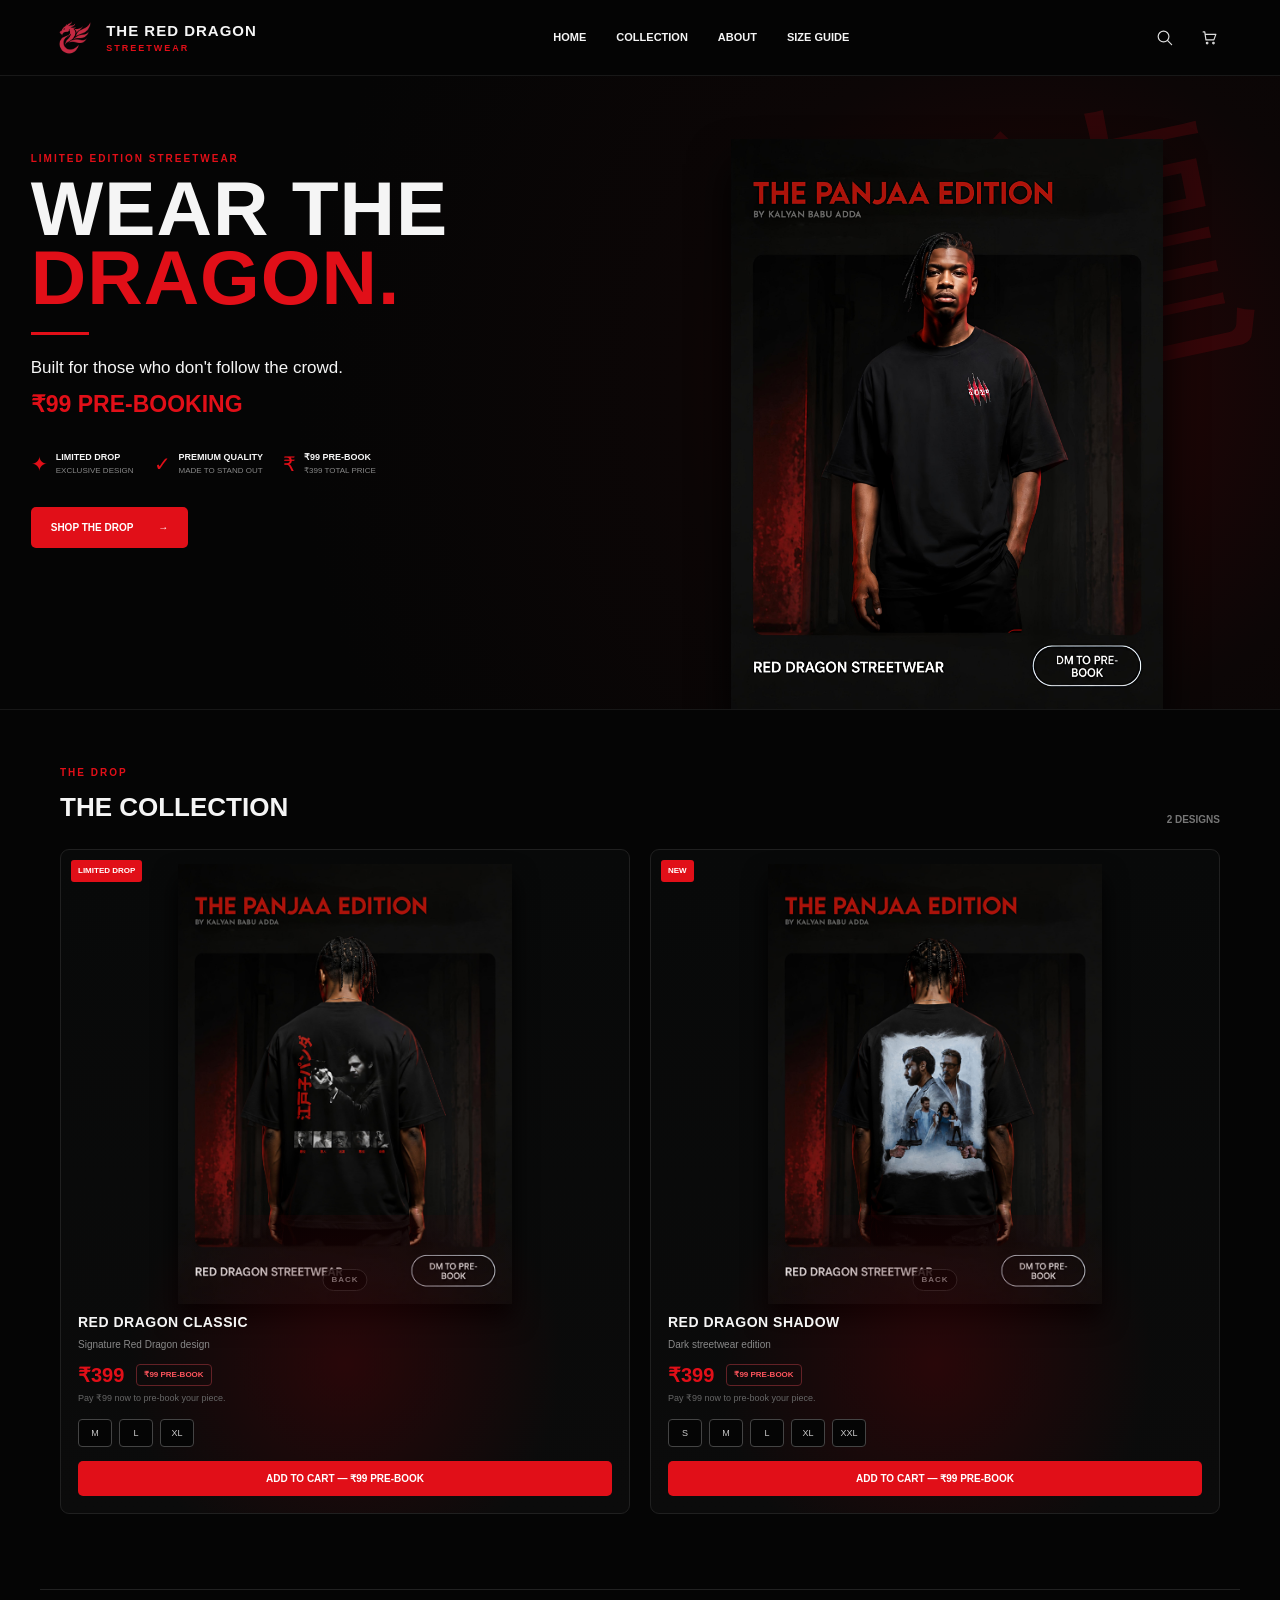
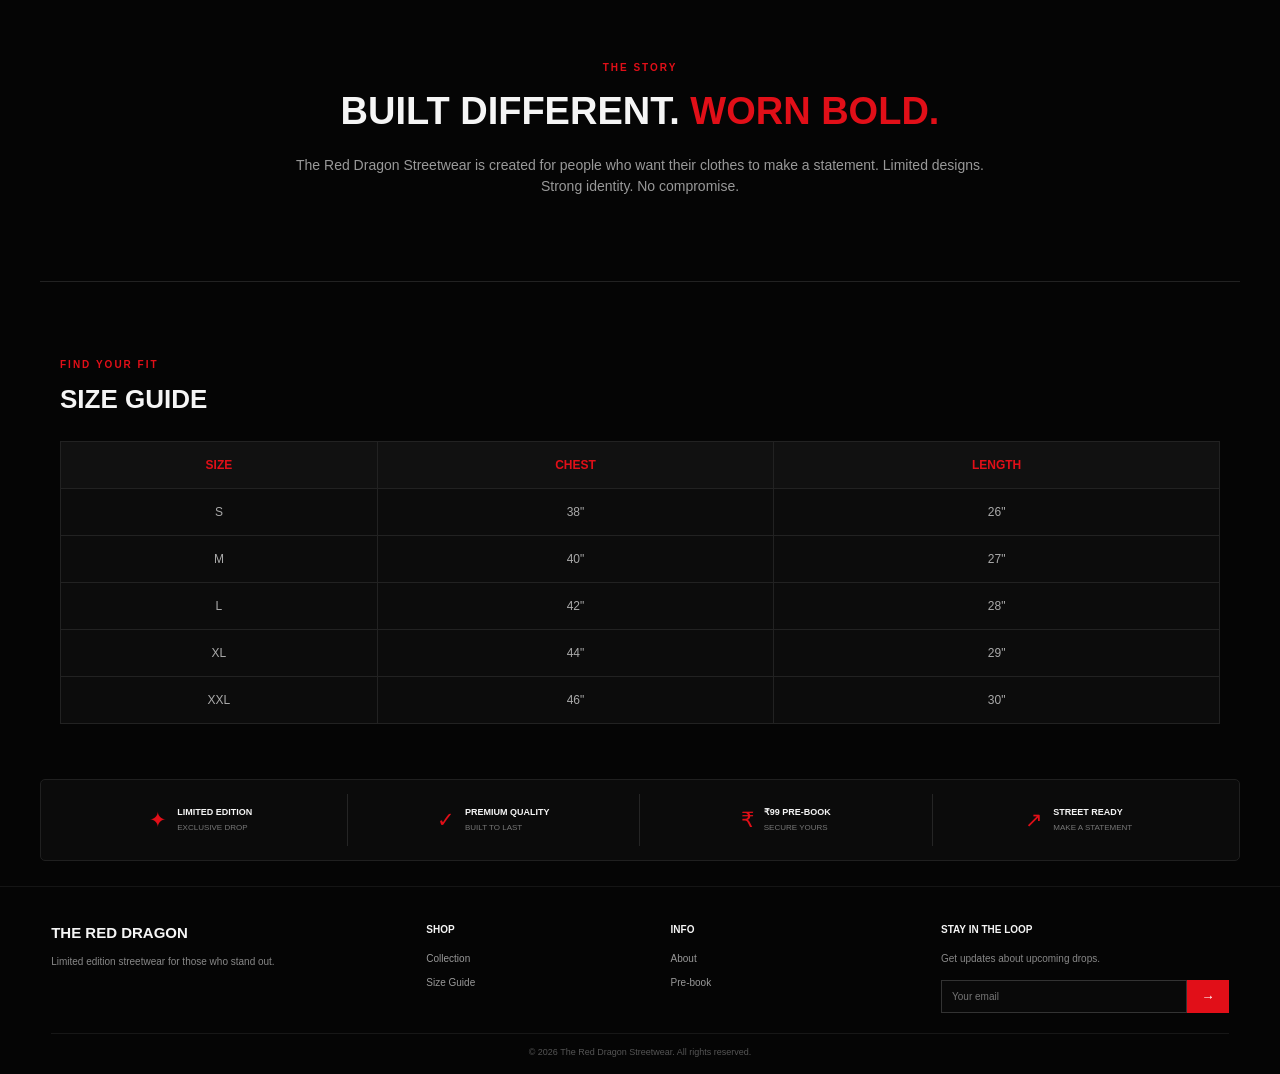
==== index.html @ 496eaf2c "Add files via upload" ====
<!DOCTYPE html>
<html lang="en">
<head>
  <meta charset="UTF-8">
  <meta name="viewport" content="width=device-width, initial-scale=1.0">

  <title>The Red Dragon Streetwear</title>

  <meta
    name="description"
    content="The Red Dragon Streetwear — limited edition streetwear. Pre-book your piece for ₹99."
  >

  <link rel="stylesheet" href="styles.css">
</head>

<body>

<!-- =========================================
     HEADER
========================================= -->

<header class="site-header">

  <a href="#home" class="brand">
    <img
      src="logo.png"
      alt="The Red Dragon Streetwear"
      class="brand-logo"
    >

    <div class="brand-text">
      <strong>THE RED DRAGON</strong>
      <small>STREETWEAR</small>
    </div>
  </a>

  <nav class="main-nav">
    <a href="#home">HOME</a>
    <a href="#collection">COLLECTION</a>
    <a href="#about">ABOUT</a>
    <a href="#size-guide">SIZE GUIDE</a>
  </nav>

  <div class="header-actions">

    <button
      class="minimal-icon"
      id="searchButton"
      type="button"
      aria-label="Search"
      title="Search"
    >
      <svg viewBox="0 0 24 24" aria-hidden="true">
        <circle cx="10.8" cy="10.8" r="6.8"></circle>
        <line x1="16" y1="16" x2="21" y2="21"></line>
      </svg>
    </button>

    <button
      class="minimal-icon cart-button"
      id="cartButton"
      type="button"
      aria-label="Shopping cart"
      title="Cart"
    >
      <svg viewBox="0 0 24 24" aria-hidden="true">
        <path d="M4 5h2l1.5 10h10L20 8H7"></path>
        <circle cx="9" cy="19" r="1"></circle>
        <circle cx="17" cy="19" r="1"></circle>
      </svg>

      <span class="cart-count" id="cartCount"></span>
    </button>

  </div>

</header>


<!-- =========================================
     MAIN
========================================= -->

<main id="home">

  <!-- =======================================
       HERO
  ======================================== -->

  <section class="hero">

    <div class="hero-content">

      <p class="eyebrow">
        LIMITED EDITION STREETWEAR
      </p>

      <h1>
        WEAR THE
        <span>DRAGON.</span>
      </h1>

      <div class="red-line"></div>

      <p class="hero-description">
        Built for those who don't follow the crowd.
        <strong>₹99 PRE-BOOKING</strong>
      </p>

      <div class="hero-features">

        <div class="hero-feature">
          <span class="feature-icon">✦</span>

          <p>
            <strong>LIMITED DROP</strong>
            <small>EXCLUSIVE DESIGN</small>
          </p>
        </div>

        <div class="hero-feature">
          <span class="feature-icon">✓</span>

          <p>
            <strong>PREMIUM QUALITY</strong>
            <small>MADE TO STAND OUT</small>
          </p>
        </div>

        <div class="hero-feature">
          <span class="feature-icon">₹</span>

          <p>
            <strong>₹99 PRE-BOOK</strong>
            <small>₹399 TOTAL PRICE</small>
          </p>
        </div>

      </div>

      <a
        href="#collection"
        class="primary-button"
      >
        SHOP THE DROP
        <span>→</span>
      </a>

    </div>


    <div class="hero-visual">

      <div class="dragon-background">
        龍
      </div>

      <div class="hero-shirt">

        <img
          src="frontview.png"
          alt="Red Dragon Streetwear front view"
          loading="eager"
        >

      </div>

    </div>

  </section>


  <!-- =======================================
       COLLECTION
  ======================================== -->

  <section
    class="collection"
    id="collection"
  >

    <div class="section-heading">

      <div>
        <p class="eyebrow">
          THE DROP
        </p>

        <h2>
          THE COLLECTION
        </h2>
      </div>

      <span class="drop-label">
        2 DESIGNS
      </span>

    </div>


    <div class="products">


      <!-- =====================================
           PRODUCT 1
      ====================================== -->

      <article
        class="product-card"
        data-product-id="classic"
        data-name="Red Dragon Classic"
        data-price="399"
        data-prebook="99"
      >

        <span class="new-badge">
          LIMITED DROP
        </span>


        <div class="product-gallery">

          <button
            class="gallery-arrow gallery-prev"
            type="button"
            aria-label="Previous image"
          >
            ‹
          </button>


          <!--
            BACK VIEW IS DEFAULT.

            Product 1:
            back-view-01.png = backside
            frontview.png    = common front
          -->

          <img
            class="product-image"
            src="back-view-01.png"
            data-front="frontview.png"
            data-back="back-view-01.png"
            data-default-view="back"
            alt="Red Dragon Classic back view"
            loading="lazy"
          >


          <button
            class="gallery-arrow gallery-next"
            type="button"
            aria-label="Next image"
          >
            ›
          </button>


          <div class="image-label">
            BACK
          </div>

        </div>


        <div class="product-details">

          <h3>
            RED DRAGON CLASSIC
          </h3>

          <p>
            Signature Red Dragon design
          </p>


          <div class="price-row">

            <span class="price">
              ₹399
            </span>

            <span class="prebook-price">
              ₹99 PRE-BOOK
            </span>

          </div>


          <p class="price-note">
            Pay ₹99 now to pre-book your piece.
          </p>


          <div
            class="sizes"
            aria-label="Select size"
          >

            <button
              type="button"
              data-size="M"
            >
              M
            </button>

            <button
              type="button"
              data-size="L"
            >
              L
            </button>

            <button
              type="button"
              data-size="XL"
            >
              XL
            </button>

          </div>


          <button
            class="add-to-cart"
            type="button"
          >
            ADD TO CART — ₹99 PRE-BOOK
          </button>

        </div>

      </article>


      <!-- =====================================
           PRODUCT 2
      ====================================== -->

      <article
        class="product-card"
        data-product-id="shadow"
        data-name="Red Dragon Shadow"
        data-price="399"
        data-prebook="99"
      >

        <span class="new-badge">
          NEW
        </span>


        <div class="product-gallery">

          <button
            class="gallery-arrow gallery-prev"
            type="button"
            aria-label="Previous image"
          >
            ‹
          </button>


          <!--
            BACK VIEW IS DEFAULT.

            Product 2:
            back-view-02.png = backside
            frontview.png    = common front
          -->

          <img
            class="product-image"
            src="back-view-02.png"
            data-front="frontview.png"
            data-back="back-view-02.png"
            data-default-view="back"
            alt="Red Dragon Shadow back view"
            loading="lazy"
          >


          <button
            class="gallery-arrow gallery-next"
            type="button"
            aria-label="Next image"
          >
            ›
          </button>


          <div class="image-label">
            BACK
          </div>

        </div>


        <div class="product-details">

          <h3>
            RED DRAGON SHADOW
          </h3>

          <p>
            Dark streetwear edition
          </p>


          <div class="price-row">

            <span class="price">
              ₹399
            </span>

            <span class="prebook-price">
              ₹99 PRE-BOOK
            </span>

          </div>


          <p class="price-note">
            Pay ₹99 now to pre-book your piece.
          </p>


          <div
            class="sizes"
            aria-label="Select size"
          >

            <button
              type="button"
              data-size="S"
            >
              S
            </button>

            <button
              type="button"
              data-size="M"
            >
              M
            </button>

            <button
              type="button"
              data-size="L"
            >
              L
            </button>

            <button
              type="button"
              data-size="XL"
            >
              XL
            </button>

            <button
              type="button"
              data-size="XXL"
            >
              XXL
            </button>

          </div>


          <button
            class="add-to-cart"
            type="button"
          >
            ADD TO CART — ₹99 PRE-BOOK
          </button>

        </div>

      </article>

    </div>

  </section>


  <!-- =======================================
       ABOUT
  ======================================== -->

  <section
    class="about-section"
    id="about"
  >

    <div class="about-content">

      <p class="eyebrow">
        THE STORY
      </p>

      <h2>
        BUILT DIFFERENT.
        <span>WORN BOLD.</span>
      </h2>

      <p>
        The Red Dragon Streetwear is created for people who
        want their clothes to make a statement.
        Limited designs. Strong identity. No compromise.
      </p>

    </div>

  </section>


  <!-- =======================================
       SIZE GUIDE
  ======================================== -->

  <section
    class="size-section"
    id="size-guide"
  >

    <div class="section-heading">

      <div>

        <p class="eyebrow">
          FIND YOUR FIT
        </p>

        <h2>
          SIZE GUIDE
        </h2>

      </div>

    </div>


    <div class="size-table-wrapper">

      <table class="size-table">

        <thead>
          <tr>
            <th>SIZE</th>
            <th>CHEST</th>
            <th>LENGTH</th>
          </tr>
        </thead>

        <tbody>

          <tr>
            <td>S</td>
            <td>38"</td>
            <td>26"</td>
          </tr>

          <tr>
            <td>M</td>
            <td>40"</td>
            <td>27"</td>
          </tr>

          <tr>
            <td>L</td>
            <td>42"</td>
            <td>28"</td>
          </tr>

          <tr>
            <td>XL</td>
            <td>44"</td>
            <td>29"</td>
          </tr>

          <tr>
            <td>XXL</td>
            <td>46"</td>
            <td>30"</td>
          </tr>

        </tbody>

      </table>

    </div>

  </section>


  <!-- =======================================
       BENEFITS
  ======================================== -->

  <section class="benefits">

    <div class="benefit">

      <span class="benefit-icon">
        ✦
      </span>

      <p>
        <strong>LIMITED EDITION</strong>
        <small>EXCLUSIVE DROP</small>
      </p>

    </div>


    <div class="benefit">

      <span class="benefit-icon">
        ✓
      </span>

      <p>
        <strong>PREMIUM QUALITY</strong>
        <small>BUILT TO LAST</small>
      </p>

    </div>


    <div class="benefit">

      <span class="benefit-icon">
        ₹
      </span>

      <p>
        <strong>₹99 PRE-BOOK</strong>
        <small>SECURE YOURS</small>
      </p>

    </div>


    <div class="benefit">

      <span class="benefit-icon">
        ↗
      </span>

      <p>
        <strong>STREET READY</strong>
        <small>MAKE A STATEMENT</small>
      </p>

    </div>

  </section>

</main>


<!-- =========================================
     FOOTER
========================================= -->

<footer>

  <div class="footer-grid">

    <div class="footer-brand">

      <h3>
        THE RED DRAGON
      </h3>

      <p>
        Limited edition streetwear
        for those who stand out.
      </p>

    </div>


    <div class="footer-column">

      <h4>
        SHOP
      </h4>

      <a href="#collection">
        Collection
      </a>

      <a href="#size-guide">
        Size Guide
      </a>

    </div>


    <div class="footer-column">

      <h4>
        INFO
      </h4>

      <a href="#about">
        About
      </a>

      <a href="#collection">
        Pre-book
      </a>

    </div>


    <div class="newsletter">

      <h4>
        STAY IN THE LOOP
      </h4>

      <p>
        Get updates about upcoming drops.
      </p>


      <form id="newsletterForm">

        <input
          type="email"
          placeholder="Your email"
          aria-label="Your email"
          required
        >

        <button
          type="submit"
          aria-label="Subscribe"
        >
          →
        </button>

      </form>

    </div>

  </div>


  <div class="copyright">

    © 2026 The Red Dragon Streetwear.
    All rights reserved.

  </div>

</footer>


<!-- =========================================
     OVERLAY
========================================= -->

<div
  class="overlay"
  id="overlay"
></div>


<!-- =========================================
     CART DRAWER
========================================= -->

<aside
  class="cart-drawer"
  id="cartDrawer"
  aria-label="Shopping cart"
>

  <div class="cart-header">

    <div>

      <p class="eyebrow">
        YOUR ORDER
      </p>

      <h3>
        SHOPPING CART
      </h3>

    </div>


    <button
      id="closeCart"
      type="button"
      aria-label="Close cart"
    >
      ×
    </button>

  </div>


  <div
    class="cart-items"
    id="cartItems"
  >
    <p>
      Your cart is empty.
    </p>
  </div>


  <div class="cart-summary">

    <div class="cart-total">

      <span>
        PRE-BOOK TOTAL
      </span>

      <strong id="cartTotal">
        ₹0
      </strong>

    </div>


    <p class="cart-summary-note">
      The amount shown is your pre-booking amount.
      The remaining balance will be ₹300 per item.
    </p>


    <button
      class="checkout-button"
      id="checkoutButton"
      type="button"
    >
      CONTINUE TO CHECKOUT
    </button>

  </div>

</aside>


<!-- =========================================
     SEARCH MODAL
========================================= -->

<div
  class="search-modal"
  id="searchModal"
  role="dialog"
  aria-modal="true"
  aria-labelledby="searchTitle"
>

  <div class="search-box">

    <button
      class="close-search"
      id="closeSearch"
      type="button"
      aria-label="Close search"
    >
      ×
    </button>


    <p class="eyebrow">
      FIND YOUR DROP
    </p>

    <h3 id="searchTitle">
      SEARCH PRODUCTS
    </h3>


    <form id="searchForm">

      <input
        id="searchInput"
        type="search"
        placeholder="Search products..."
        autocomplete="off"
        aria-label="Search products"
      >

      <button type="submit">
        SEARCH
      </button>

    </form>


    <p
      class="search-result"
      id="searchResult"
    ></p>

  </div>

</div>


<!-- =========================================
     CHECKOUT MODAL
========================================= -->

<div
  class="checkout-modal"
  id="checkoutModal"
  role="dialog"
  aria-modal="true"
  aria-labelledby="checkoutTitle"
>

  <div class="checkout-box">

    <button
      class="checkout-close"
      id="closeCheckout"
      type="button"
      aria-label="Close checkout"
    >
      ×
    </button>


    <p class="eyebrow">
      PRE-BOOK YOUR PIECE
    </p>

    <h2 id="checkoutTitle">
      CUSTOMER DETAILS
    </h2>


    <p class="checkout-intro">
      Enter your details to continue with the ₹99 pre-booking.
    </p>


    <!--
      Formspree endpoint.
      Keep your existing endpoint here if you already
      configured one in your previous version.
    -->

    <form
      id="customerForm"
      action="https://formspree.io/f/xpwzgqvl"
      method="POST"
    >

      <label for="fullName">
        FULL NAME
      </label>

      <input
        id="fullName"
        name="fullName"
        type="text"
        placeholder="Your full name"
        autocomplete="name"
        required
      >


      <label for="email">
        EMAIL
      </label>

      <input
        id="email"
        name="email"
        type="email"
        placeholder="your@email.com"
        autocomplete="email"
        required
      >


      <label for="phone">
        PHONE NUMBER
      </label>

      <input
        id="phone"
        name="phone"
        type="tel"
        placeholder="Your phone number"
        autocomplete="tel"
      >


      <label for="address">
        DELIVERY ADDRESS
      </label>

      <textarea
        id="address"
        name="address"
        rows="4"
        placeholder="Your complete delivery address"
        autocomplete="street-address"
        required
      ></textarea>


      <!-- Hidden order information -->

      <input
        type="hidden"
        id="orderDetails"
        name="orderDetails"
      >

      <input
        type="hidden"
        id="prebookAmount"
        name="prebookAmount"
      >

      <!-- Payment verification fields are filled after the customer pays. -->
      <input
        type="hidden"
        id="utrTransactionId"
        name="utrTransactionId"
      >

      <input
        type="hidden"
        id="emailSubject"
        name="_subject"
      >

      <input
        type="hidden"
        id="replyTo"
        name="_replyto"
      >

      <input
        type="hidden"
        id="orderReference"
        name="orderReference"
      >

      <input
        type="hidden"
        id="orderReceipt"
        name="message"
      >

      <!-- Clean order-receipt fields for the owner email -->
      <input type="hidden" id="paymentStatusField" name="PAYMENT STATUS">
      <input type="hidden" id="productTotalField" name="PRODUCT TOTAL">
      <input type="hidden" id="prebookTotalField" name="PRE-BOOKING PAID">
      <input type="hidden" id="verificationNoteField" name="VERIFICATION NOTE">


      <button
        class="checkout-button"
        type="submit"
      >
        CONTINUE TO PAYMENT
      </button>

    </form>

  </div>

</div>


<!-- =========================================
     PAYMENT MODAL
========================================= -->

<div
  class="payment-modal"
  id="paymentModal"
  role="dialog"
  aria-modal="true"
  aria-labelledby="paymentTitle"
>

  <div class="payment-box">

    <button
      class="payment-close"
      id="closePayment"
      type="button"
      aria-label="Close payment"
    >
      ×
    </button>


    <p class="eyebrow">
      SECURE YOUR ORDER
    </p>

    <h2 id="paymentTitle">
      PRE-BOOK PAYMENT
    </h2>


    <div class="payment-amount">

      <span>
        PAY NOW
      </span>

      <strong id="paymentAmount">
        ₹99
      </strong>

    </div>


    <div class="payment-product-summary">

      <p>
        <span>
          PRODUCT TOTAL
        </span>

        <strong id="paymentProductTotal">
          ₹399
        </strong>
      </p>

      <p>
        <span>
          PRE-BOOK PAID NOW
        </span>

        <strong id="paymentPrebookTotal">
          ₹99
        </strong>
      </p>

      <p class="payment-balance">

        <span>
          BALANCE AFTER PRE-BOOK
        </span>

        <strong id="paymentBalance">
          ₹300
        </strong>

      </p>

    </div>


    <div class="upi-box">

      <span>
        PAY USING UPI
      </span>

      <strong>
        8919131887@axl
      </strong>


      <button
        class="copy-upi"
        id="copyUpi"
        type="button"
      >
        COPY UPI ID
      </button>

    </div>


    <div class="qr-placeholder">

      <span>
        ▦
      </span>

      <p>
        Scan your UPI app QR code here
      </p>

    </div>


    <p class="payment-instruction">
      Send the pre-booking amount using UPI. After the payment
      is successful, enter the UTR / Transaction ID from your
      UPI payment confirmation below.
    </p>

    <div class="utr-section">
      <label for="utrInput">
        UTR / TRANSACTION ID
      </label>

      <input
        id="utrInput"
        type="text"
        inputmode="text"
        autocomplete="off"
        placeholder="Enter your UTR / Transaction ID"
        maxlength="40"
        aria-describedby="utrHelp"
      >

      <small id="utrHelp">
        We will verify this payment manually before confirming your order.
      </small>
    </div>


    <p
      class="payment-status"
      id="paymentStatus"
      aria-live="polite"
    ></p>


    <button
      class="payment-success-button"
      id="paymentSuccess"
      type="button"
    >
      SUBMIT UTR &amp; PLACE ORDER
    </button>

  </div>

</div>


<!-- =========================================
     SUCCESS MODAL
========================================= -->

<div
  class="success-modal"
  id="successModal"
  role="dialog"
  aria-modal="true"
  aria-labelledby="successTitle"
>

  <div class="success-box">

    <div class="success-icon">
      ✓
    </div>


    <p class="eyebrow">
      ORDER RECEIVED
    </p>


    <h2 id="successTitle">
      YOU'RE IN.
    </h2>


    <p>
      Your order is now <strong>IN PROGRESS</strong>.
      We have received your UTR / Transaction ID and will
      manually verify the payment before confirming your order.
      Thank you for supporting The Red Dragon Streetwear.
    </p>


    <button
      class="checkout-button"
      id="closeSuccess"
      type="button"
    >
      BACK TO COLLECTION
    </button>

  </div>

</div>


<!-- =========================================
     JAVASCRIPT
========================================= -->

<script src="script.js"></script>

</body>
</html>
---- styles.css ----
/* =========================================
   THE RED DRAGON STREETWEAR
   COMPLETE STYLESHEET
========================================= */

:root {
  --black: #050505;
  --black-soft: #090909;
  --panel: #0c0c0c;
  --panel-light: #111111;

  --red: #e10f18;
  --red-light: #ff1b24;
  --red-dark: #a8070f;

  --white: #f5f5f5;
  --gray: #999;
  --gray-dark: #555;

  --border: #222;

  --max-width: 1200px;
}

* {
  box-sizing: border-box;
}

html {
  scroll-behavior: smooth;
  scroll-padding-top: 85px;
}

body {
  margin: 0;
  background: var(--black);
  color: var(--white);
  font-family: Arial, Helvetica, sans-serif;
  line-height: 1.5;
}

body.no-scroll {
  overflow: hidden;
}

button,
input,
textarea {
  font-family: inherit;
}

button {
  cursor: pointer;
}

a {
  color: inherit;
  text-decoration: none;
}

/* =========================================
   HEADER
========================================= */

.site-header {
  height: 76px;
  padding: 0 4%;
  display: flex;
  align-items: center;
  justify-content: space-between;
  position: sticky;
  top: 0;
  z-index: 1000;
  background: rgba(5, 5, 5, 0.94);
  border-bottom: 1px solid #181818;
  backdrop-filter: blur(15px);
}

.brand {
  display: flex;
  align-items: center;
  gap: 10px;
}

.brand-logo {
  width: 45px;
  height: 45px;
  object-fit: contain;
}

.brand-text strong {
  display: block;
  font-size: 15px;
  letter-spacing: 1px;
}

.brand-text small {
  display: block;
  color: var(--red);
  font-size: 9px;
  font-weight: 800;
  letter-spacing: 2px;
}

.main-nav {
  display: flex;
  align-items: center;
  gap: 30px;
}

.main-nav a {
  font-size: 11px;
  font-weight: 800;
  transition: color 0.2s ease;
}

.main-nav a:hover {
  color: var(--red);
}

/* =========================================
   MINIMAL HEADER ICONS
========================================= */

.header-actions {
  display: flex;
  align-items: center;
  gap: 7px;
}

.minimal-icon {
  position: relative;
  width: 38px;
  height: 38px;
  display: grid;
  place-items: center;
  padding: 0;
  border: 0;
  background: transparent;
  color: #ddd;
}

.minimal-icon svg {
  width: 19px;
  height: 19px;
  fill: none;
  stroke: currentColor;
  stroke-width: 1.5;
  stroke-linecap: round;
  stroke-linejoin: round;
  transition: color 0.2s ease, transform 0.2s ease;
}

.minimal-icon:hover {
  color: white;
}

.minimal-icon:hover svg {
  transform: scale(1.08);
}

.cart-count {
  position: absolute;
  top: 2px;
  right: 1px;
  min-width: 15px;
  height: 15px;
  padding: 0 4px;
  display: grid;
  place-items: center;
  border-radius: 20px;
  background: var(--red);
  color: white;
  font-size: 8px;
  font-weight: 900;
}

.cart-count:empty {
  display: none;
}

/* =========================================
   HERO
========================================= */

.hero {
  max-width: 1400px;
  min-height: 560px;
  margin: auto;
  display: grid;
  grid-template-columns: 48% 52%;
  overflow: hidden;
  background:
    radial-gradient(
      circle at 80% 50%,
      #280506 0%,
      #0c0606 32%,
      #050505 68%
    );
  border-bottom: 1px solid #171717;
}

.hero-content {
  position: relative;
  z-index: 5;
  padding: 75px 5%;
}

.eyebrow {
  margin: 0 0 8px;
  color: var(--red);
  font-size: 10px;
  font-weight: 900;
  letter-spacing: 2px;
}

.hero h1 {
  margin: 0;
  font-size: clamp(52px, 6vw, 82px);
  line-height: 0.9;
  letter-spacing: 1px;
}

.hero h1 span {
  display: block;
  color: var(--red);
}

.red-line {
  width: 58px;
  height: 3px;
  margin: 20px 0;
  background: var(--red);
}

.hero-description {
  max-width: 430px;
  margin: 0;
  font-size: 17px;
}

.hero-description strong {
  display: block;
  margin-top: 6px;
  color: var(--red);
  font-size: 23px;
}

.hero-features {
  display: flex;
  flex-wrap: wrap;
  gap: 20px;
  margin: 28px 0;
}

.hero-feature {
  display: flex;
  align-items: center;
  gap: 8px;
}

.feature-icon {
  color: var(--red);
  font-size: 20px;
}

.hero-feature p {
  margin: 0;
}

.hero-feature strong,
.hero-feature small {
  display: block;
}

.hero-feature strong {
  font-size: 9px;
}

.hero-feature small {
  color: #888;
  font-size: 8px;
}

.primary-button {
  display: inline-flex;
  align-items: center;
  gap: 25px;
  padding: 13px 20px;
  border-radius: 5px;
  background: var(--red);
  color: white;
  font-size: 10px;
  font-weight: 900;
  transition: transform 0.2s ease, background 0.2s ease;
}

.primary-button:hover {
  background: var(--red-light);
  transform: translateY(-2px);
}

/* =========================================
   HERO VISUAL
========================================= */

.hero-visual {
  position: relative;
  min-height: 560px;
  display: flex;
  align-items: flex-end;
  justify-content: center;
  overflow: hidden;
}

.dragon-background {
  position: absolute;
  right: 5%;
  top: 5%;
  color: #68070d;
  font-family: Georgia, serif;
  font-size: 280px;
  line-height: 1;
  opacity: 0.35;
  transform: rotate(-12deg);
}

.hero-shirt {
  position: relative;
  z-index: 2;
  width: min(480px, 90%);
  height: 90%;
  display: flex;
  align-items: flex-end;
  justify-content: center;
}

.hero-shirt img {
  width: 100%;
  height: 100%;
  object-fit: contain;
  object-position: bottom center;
  filter: drop-shadow(0 25px 20px #000);
}

/* =========================================
   COLLECTION
========================================= */

.collection,
.size-section {
  max-width: var(--max-width);
  margin: auto;
  padding: 55px 20px;
}

.section-heading {
  display: flex;
  align-items: flex-end;
  justify-content: space-between;
  margin-bottom: 22px;
}

.section-heading h2 {
  margin: 0;
  font-size: 26px;
}

.drop-label {
  color: #777;
  font-size: 10px;
  font-weight: 800;
}

/* =========================================
   PRODUCTS
========================================= */

.products {
  display: grid;
  grid-template-columns: repeat(2, minmax(0, 1fr));
  gap: 20px;
}

.product-card {
  position: relative;
  overflow: hidden;
  padding: 14px;
  border: 1px solid #202020;
  border-radius: 9px;
  background: linear-gradient(180deg, #080909, #0b0b0b);
  transition: transform 0.25s ease, border-color 0.25s ease;
}

.product-card:hover {
  transform: translateY(-4px);
  border-color: #3d3d3d;
}

.product-card::after {
  content: "";
  position: absolute;
  inset: auto 0 0;
  height: 45%;
  background:
    radial-gradient(
      circle,
      #390508 0,
      transparent 68%
    );
  opacity: 0.65;
  pointer-events: none;
}

.new-badge {
  position: absolute;
  z-index: 10;
  top: 10px;
  left: 10px;
  padding: 5px 7px;
  border-radius: 3px;
  background: var(--red);
  color: white;
  font-size: 8px;
  font-weight: 900;
}

/* =========================================
   PRODUCT GALLERY
========================================= */

.product-gallery {
  position: relative;
  height: 440px;
  display: flex;
  align-items: center;
  justify-content: center;
}

.product-image {
  width: 88%;
  height: 100%;
  object-fit: contain;
  filter: drop-shadow(0 15px 12px #000);
  transition: opacity 0.2s ease, transform 0.3s ease;
  cursor: pointer;
}

.product-card:hover .product-image {
  transform: scale(1.025);
}

.gallery-arrow {
  position: absolute;
  z-index: 20;
  top: 50%;
  width: 34px;
  height: 34px;
  display: grid;
  place-items: center;
  border: 1px solid #333;
  border-radius: 50%;
  background: rgba(5, 5, 5, 0.75);
  color: white;
  font-size: 23px;
  line-height: 1;
  opacity: 0;
  transform: translateY(-50%);
  transition: opacity 0.2s ease, background 0.2s ease;
}

.product-gallery:hover .gallery-arrow,
.product-gallery:focus-within .gallery-arrow {
  opacity: 1;
}

.gallery-arrow:hover {
  background: var(--red);
  border-color: var(--red);
}

.gallery-prev {
  left: 10px;
}

.gallery-next {
  right: 10px;
}

.image-label {
  position: absolute;
  left: 50%;
  bottom: 13px;
  transform: translateX(-50%);
  padding: 4px 8px;
  border: 1px solid #333;
  border-radius: 20px;
  background: rgba(0, 0, 0, 0.75);
  color: #aaa;
  font-size: 8px;
  font-weight: 800;
  letter-spacing: 1px;
}

/* =========================================
   PRODUCT DETAILS
========================================= */

.product-details {
  position: relative;
  z-index: 20;
  padding: 8px 3px 3px;
}

.product-details h3 {
  margin: 0 0 4px;
  font-size: 14px;
  letter-spacing: 0.5px;
}

.product-details > p {
  margin: 0 0 8px;
  color: #888;
  font-size: 10px;
}

.price-row {
  display: flex;
  align-items: center;
  gap: 12px;
  margin-bottom: 2px;
}

.price {
  color: var(--red);
  font-size: 20px;
  font-weight: 900;
}

.prebook-price {
  padding: 4px 7px;
  border: 1px solid #632126;
  border-radius: 4px;
  color: #ff555d;
  font-size: 8px;
  font-weight: 900;
}

.price-note {
  color: #666 !important;
  font-size: 9px !important;
}

/* =========================================
   SIZES
========================================= */

.sizes {
  display: flex;
  gap: 7px;
  margin: 14px 0;
  flex-wrap: wrap;
}

.sizes button {
  width: 34px;
  height: 28px;
  border: 1px solid #444;
  border-radius: 4px;
  background: #050505;
  color: #ccc;
  font-size: 9px;
}

.sizes button:hover,
.sizes button.selected {
  border-color: var(--red);
  background: var(--red);
  color: white;
}

/* =========================================
   ADD TO CART
========================================= */

.add-to-cart {
  width: 100%;
  padding: 12px;
  border: 0;
  border-radius: 5px;
  background: var(--red);
  color: white;
  font-size: 10px;
  font-weight: 900;
}

.add-to-cart:hover {
  background: var(--red-light);
}

.add-to-cart:disabled {
  opacity: 0.7;
  cursor: default;
}

/* =========================================
   ABOUT
========================================= */

.about-section {
  max-width: var(--max-width);
  margin: 20px auto;
  padding: 70px 30px;
  border-top: 1px solid var(--border);
  border-bottom: 1px solid var(--border);
  text-align: center;
}

.about-content {
  max-width: 700px;
  margin: auto;
}

.about-content h2 {
  margin: 0 0 15px;
  font-size: 38px;
}

.about-content h2 span {
  color: var(--red);
}

.about-content > p:last-child {
  color: #999;
  font-size: 14px;
}

/* =========================================
   SIZE GUIDE
========================================= */

.size-table-wrapper {
  overflow-x: auto;
}

.size-table {
  width: 100%;
  border-collapse: collapse;
  background: var(--panel);
}

.size-table th,
.size-table td {
  padding: 14px;
  border: 1px solid #222;
  text-align: center;
  font-size: 12px;
}

.size-table th {
  color: var(--red);
  background: #111;
}

.size-table td {
  color: #aaa;
}

/* =========================================
   BENEFITS
========================================= */

.benefits {
  max-width: var(--max-width);
  margin: 0 auto 25px;
  padding: 14px;
  display: grid;
  grid-template-columns: repeat(4, 1fr);
  border: 1px solid #202020;
  border-radius: 5px;
  background: #0b0b0b;
}

.benefit {
  display: flex;
  align-items: center;
  justify-content: center;
  gap: 10px;
  padding: 10px;
  border-right: 1px solid #252525;
}

.benefit:last-child {
  border-right: 0;
}

.benefit-icon {
  color: var(--red);
  font-size: 21px;
}

.benefit p {
  margin: 0;
}

.benefit strong,
.benefit small {
  display: block;
}

.benefit strong {
  font-size: 9px;
}

.benefit small {
  margin-top: 3px;
  color: #777;
  font-size: 8px;
}

/* =========================================
   FOOTER
========================================= */

footer {
  padding: 35px 4% 15px;
  border-top: 1px solid #151515;
}

.footer-grid {
  max-width: var(--max-width);
  margin: auto;
  display: grid;
  grid-template-columns: 1.3fr 0.8fr 0.9fr 1.1fr;
  gap: 35px;
}

.footer-grid h4 {
  margin: 0 0 14px;
  font-size: 10px;
}

.footer-brand h3 {
  margin: 0;
  font-size: 15px;
}

.footer-brand p,
.newsletter p {
  color: #888;
  font-size: 10px;
}

.footer-column a {
  display: block;
  margin-bottom: 9px;
  color: #999;
  font-size: 10px;
}

.footer-column a:hover {
  color: var(--red);
}

.newsletter form {
  display: flex;
  margin-top: 14px;
}

.newsletter input {
  min-width: 0;
  flex: 1;
  padding: 10px;
  border: 1px solid #333;
  outline: none;
  background: #090909;
  color: white;
  font-size: 10px;
}

.newsletter button {
  width: 42px;
  border: 0;
  background: var(--red);
  color: white;
}

.copyright {
  max-width: var(--max-width);
  margin: 20px auto 0;
  padding-top: 12px;
  border-top: 1px solid #171717;
  text-align: center;
  color: #555;
  font-size: 9px;
}

/* =========================================
   OVERLAY
========================================= */

.overlay {
  position: fixed;
  z-index: 1400;
  inset: 0;
  display: none;
  background: rgba(0, 0, 0, 0.72);
}

.overlay.active {
  display: block;
}

/* =========================================
   CART
========================================= */

.cart-drawer {
  position: fixed;
  z-index: 1500;
  top: 0;
  right: -450px;
  width: min(430px, 94vw);
  height: 100vh;
  padding: 22px;
  overflow-y: auto;
  background: #090909;
  border-left: 1px solid #333;
  transition: right 0.3s ease;
}

.cart-drawer.open {
  right: 0;
}

.cart-header {
  display: flex;
  align-items: center;
  justify-content: space-between;
  padding-bottom: 15px;
  border-bottom: 1px solid #222;
}

.cart-header h3 {
  margin: 0;
  font-size: 15px;
}

.cart-header button {
  border: 0;
  background: transparent;
  color: white;
  font-size: 27px;
}

.cart-items {
  min-height: 220px;
  padding: 12px 0;
}

.cart-product {
  padding: 14px 0;
  border-bottom: 1px solid #222;
}

.cart-product-top {
  display: flex;
  justify-content: space-between;
  gap: 10px;
}

.cart-product strong {
  font-size: 12px;
}

.cart-product small {
  display: block;
  margin-top: 4px;
  color: #777;
  font-size: 10px;
}

.remove-item {
  border: 0;
  background: transparent;
  color: #777;
  font-size: 10px;
}

.remove-item:hover {
  color: var(--red);
}

.cart-total {
  display: flex;
  align-items: center;
  justify-content: space-between;
  padding: 15px 0;
  border-top: 1px solid #333;
}

.cart-total strong {
  color: var(--red);
  font-size: 20px;
}

.cart-summary-note {
  margin: 0 0 14px;
  color: #777;
  font-size: 9px;
  line-height: 1.6;
}

.checkout-button {
  width: 100%;
  padding: 13px;
  border: 0;
  border-radius: 5px;
  background: var(--red);
  color: white;
  font-size: 10px;
  font-weight: 900;
}

.checkout-button:hover {
  background: var(--red-light);
}

/* =========================================
   SEARCH
========================================= */

.search-modal,
.checkout-modal,
.payment-modal,
.success-modal {
  position: fixed;
  z-index: 2000;
  inset: 0;
  display: none;
  align-items: center;
  justify-content: center;
  padding: 20px;
  background: rgba(0, 0, 0, 0.88);
}

.search-modal.open,
.checkout-modal.open,
.payment-modal.open,
.success-modal.open {
  display: flex;
}

.search-box,
.checkout-box,
.payment-box,
.success-box {
  position: relative;
  width: min(550px, 100%);
  max-height: 90vh;
  overflow-y: auto;
  padding: 32px;
  border: 1px solid #333;
  border-radius: 8px;
  background: #0b0b0b;
}

.search-box h3,
.checkout-box h2,
.payment-box h2,
.success-box h2 {
  margin: 0 0 12px;
}

.close-search,
.checkout-close,
.payment-close {
  position: absolute;
  top: 10px;
  right: 13px;
  border: 0;
  background: transparent;
  color: white;
  font-size: 26px;
}

.search-box form {
  display: flex;
}

.search-box input {
  min-width: 0;
  flex: 1;
  padding: 13px;
  border: 1px solid #333;
  outline: none;
  background: #050505;
  color: white;
}

.search-box form button {
  padding: 0 20px;
  border: 0;
  background: var(--red);
  color: white;
  font-weight: 900;
}

.search-result {
  margin: 15px 0 0;
  color: #999;
  font-size: 11px;
}

/* =========================================
   CHECKOUT FORM
========================================= */

.checkout-intro {
  color: #888;
  font-size: 11px;
}

#customerForm label {
  display: block;
  margin-top: 16px;
  color: #bbb;
  font-size: 10px;
  font-weight: 700;
}

#customerForm input,
#customerForm textarea {
  width: 100%;
  margin-top: 6px;
  padding: 12px;
  border: 1px solid #333;
  border-radius: 4px;
  outline: none;
  resize: vertical;
  background: #050505;
  color: white;
  font-size: 11px;
}

#customerForm input:focus,
#customerForm textarea:focus {
  border-color: var(--red);
}

#customerForm .checkout-button {
  margin-top: 20px;
}

/* =========================================
   PAYMENT
========================================= */

.payment-amount {
  margin: 20px 0;
  padding: 20px;
  text-align: center;
  border: 1px solid #3a1719;
  border-radius: 6px;
  background: #160607;
}

.payment-amount span {
  display: block;
  color: #888;
  font-size: 9px;
  letter-spacing: 2px;
}

.payment-amount strong {
  display: block;
  margin-top: 5px;
  color: var(--red);
  font-size: 40px;
}

.payment-product-summary {
  padding: 12px;
  border: 1px solid #222;
  border-radius: 5px;
}

.payment-product-summary p {
  display: flex;
  justify-content: space-between;
  margin: 7px 0;
  color: #999;
  font-size: 10px;
}

.payment-product-summary strong {
  color: white;
}

.payment-balance {
  padding-top: 7px;
  border-top: 1px solid #222;
}

.upi-box {
  margin-top: 15px;
  padding: 18px;
  text-align: center;
  border: 1px solid #333;
  border-radius: 6px;
  background: #090909;
}

.upi-box span {
  display: block;
  margin-bottom: 7px;
  color: #888;
  font-size: 9px;
}

.upi-box strong {
  display: block;
  color: white;
  font-size: 17px;
  letter-spacing: 0.5px;
}

.copy-upi {
  margin-top: 12px;
  padding: 8px 12px;
  border: 1px solid #444;
  border-radius: 4px;
  background: transparent;
  color: #ccc;
  font-size: 9px;
}

.copy-upi:hover {
  border-color: var(--red);
  color: var(--red);
}

.qr-placeholder {
  margin-top: 15px;
  min-height: 150px;
  display: flex;
  flex-direction: column;
  align-items: center;
  justify-content: center;
  border: 1px dashed #333;
  border-radius: 6px;
  background: #080808;
  text-align: center;
}

.qr-placeholder span {
  font-size: 35px;
  color: #333;
}

.qr-placeholder p {
  color: #555;
  font-size: 9px;
}

.payment-instruction {
  color: #888;
  font-size: 10px;
  line-height: 1.6;
}

.payment-success-button {
  width: 100%;
  padding: 13px;
  border: 0;
  border-radius: 5px;
  background: var(--red);
  color: white;
  font-size: 10px;
  font-weight: 900;
}

.payment-success-button:hover {
  background: var(--red-light);
}

.payment-status {
  min-height: 16px;
  color: #aaa;
  font-size: 10px;
  text-align: center;
}

/* =========================================
   SUCCESS
========================================= */

.success-box {
  text-align: center;
}

.success-icon {
  width: 55px;
  height: 55px;
  margin: 0 auto 18px;
  display: grid;
  place-items: center;
  border-radius: 50%;
  background: var(--red);
  color: white;
  font-size: 25px;
  font-weight: 900;
}

.success-box p:not(.eyebrow) {
  margin-bottom: 22px;
  color: #999;
  font-size: 12px;
}

/* =========================================
   MOBILE
========================================= */

@media (max-width: 900px) {

  .site-header {
    padding: 0 18px;
  }

  .main-nav {
    gap: 15px;
  }

  .main-nav a {
    font-size: 9px;
  }

  .hero {
    grid-template-columns: 1fr;
  }

  .hero-content {
    padding: 55px 6%;
  }

  .hero-visual {
    min-height: 440px;
  }

  .products {
    grid-template-columns: 1fr;
  }

  .benefits {
    grid-template-columns: repeat(2, 1fr);
  }

  .benefit:nth-child(2) {
    border-right: 0;
  }

  .benefit:nth-child(-n + 2) {
    border-bottom: 1px solid #252525;
  }

  .footer-grid {
    grid-template-columns: repeat(2, 1fr);
  }
}

/* =========================================
   MOBILE PRODUCT LAYOUT
   One product per row
========================================= */

@media (max-width: 600px) {

  html {
    scroll-padding-top: 76px;
  }

  .site-header {
    height: 68px;
    padding: 0 12px;
  }

  .brand {
    gap: 7px;
  }

  .brand-logo {
    width: 36px;
    height: 36px;
  }

  .brand-text strong {
    font-size: 11px;
  }

  .brand-text small {
    font-size: 7px;
    letter-spacing: 1.5px;
  }

  .main-nav {
    display: none;
  }

  .header-actions {
    gap: 2px;
  }

  .minimal-icon {
    width: 34px;
    height: 34px;
  }

  .minimal-icon svg {
    width: 18px;
    height: 18px;
  }

  .hero {
    min-height: 0;
  }

  .hero-content {
    padding: 45px 22px 28px;
  }

  .hero h1 {
    font-size: clamp(43px, 13vw, 62px);
  }

  .hero-description {
    font-size: 14px;
  }

  .hero-description strong {
    font-size: 19px;
  }

  .hero-features {
    gap: 12px;
    margin: 22px 0;
  }

  .hero-feature {
    gap: 5px;
  }

  .hero-feature strong {
    font-size: 8px;
  }

  .hero-feature small {
    font-size: 7px;
  }

  .hero-visual {
    min-height: 360px;
  }

  .dragon-background {
    font-size: 190px;
  }

  .hero-shirt {
    width: 82%;
    height: 90%;
  }

  .collection,
  .size-section {
    padding: 38px 12px;
  }

  .section-heading {
    margin-bottom: 16px;
  }

  .section-heading h2 {
    font-size: 22px;
  }

  .products {
    display: flex;
    flex-direction: column;
    gap: 14px;
  }

  /*
     Smaller product card on mobile.
     Products remain separate, one after another.
  */
  .product-card {
    width: 100%;
    padding: 10px;
    border-radius: 7px;
  }

  .product-card:hover {
    transform: none;
  }

  .new-badge {
    top: 8px;
    left: 8px;
    padding: 4px 6px;
    font-size: 7px;
  }

  .product-gallery {
    height: 300px;
  }

  .product-image {
    width: 82%;
  }

  .gallery-arrow {
    width: 30px;
    height: 30px;
    font-size: 20px;
    opacity: 1;
  }

  .gallery-prev {
    left: 5px;
  }

  .gallery-next {
    right: 5px;
  }

  .image-label {
    bottom: 8px;
    font-size: 7px;
    padding: 3px 7px;
  }

  .product-details {
    padding: 7px 2px 2px;
  }

  .product-details h3 {
    font-size: 12px;
  }

  .product-details > p {
    font-size: 9px;
    margin-bottom: 6px;
  }

  .price {
    font-size: 18px;
  }

  .prebook-price {
    font-size: 7px;
    padding: 3px 6px;
  }

  .price-note {
    font-size: 8px !important;
  }

  .sizes {
    gap: 5px;
    margin: 10px 0;
  }

  .sizes button {
    width: 32px;
    height: 27px;
    font-size: 8px;
  }

  .add-to-cart {
    padding: 11px;
    font-size: 9px;
  }

  .about-section {
    margin: 10px 12px;
    padding: 50px 18px;
  }

  .about-content h2 {
    font-size: 28px;
  }

  .about-content > p:last-child {
    font-size: 12px;
  }

  .benefits {
    margin: 0 12px 20px;
    padding: 7px;
  }

  .benefit {
    gap: 6px;
    padding: 8px 5px;
  }

  .benefit-icon {
    font-size: 17px;
  }

  .benefit strong {
    font-size: 7px;
  }

  .benefit small {
    font-size: 6px;
  }

  .footer-grid {
    grid-template-columns: 1fr 1fr;
    gap: 25px 18px;
  }

  .newsletter {
    grid-column: 1 / -1;
  }

  .cart-drawer {
    width: min(400px, 94vw);
    padding: 18px;
  }

  .search-box,
  .checkout-box,
  .payment-box,
  .success-box {
    padding: 23px 18px;
  }

  .payment-amount strong {
    font-size: 34px;
  }
}

/* =========================================
   VERY SMALL PHONES
========================================= */

@media (max-width: 380px) {

  .brand-text {
    display: none;
  }

  .hero-content {
    padding-left: 18px;
    padding-right: 18px;
  }

  .hero h1 {
    font-size: 41px;
  }

  .hero-features {
    display: grid;
    grid-template-columns: 1fr 1fr;
  }

  .hero-visual {
    min-height: 320px;
  }

  .product-gallery {
    height: 275px;
  }

  .product-card {
    padding: 9px;
  }

  .price-row {
    gap: 8px;
  }
}

/* =========================================
   ACCESSIBILITY / SAFETY
========================================= */

button:focus-visible,
a:focus-visible,
input:focus-visible,
textarea:focus-visible {
  outline: 2px solid var(--red);
  outline-offset: 2px;
}

img {
  max-width: 100%;
}


/* =========================================
   UTR / PAYMENT VERIFICATION
========================================= */

.utr-section {
  margin: 18px 0;
  text-align: left;
}

.utr-section label {
  display: block;
  margin-bottom: 8px;
  font-size: 0.78rem;
  font-weight: 700;
  letter-spacing: 0.08em;
}

.utr-section input {
  width: 100%;
  box-sizing: border-box;
  padding: 13px 14px;
  border: 1px solid rgba(255,255,255,0.18);
  background: rgba(255,255,255,0.04);
  color: inherit;
  border-radius: 4px;
  font: inherit;
}

.utr-section input:focus {
  outline: none;
  border-color: currentColor;
}

.utr-section small {
  display: block;
  margin-top: 7px;
  opacity: 0.7;
  line-height: 1.45;
}
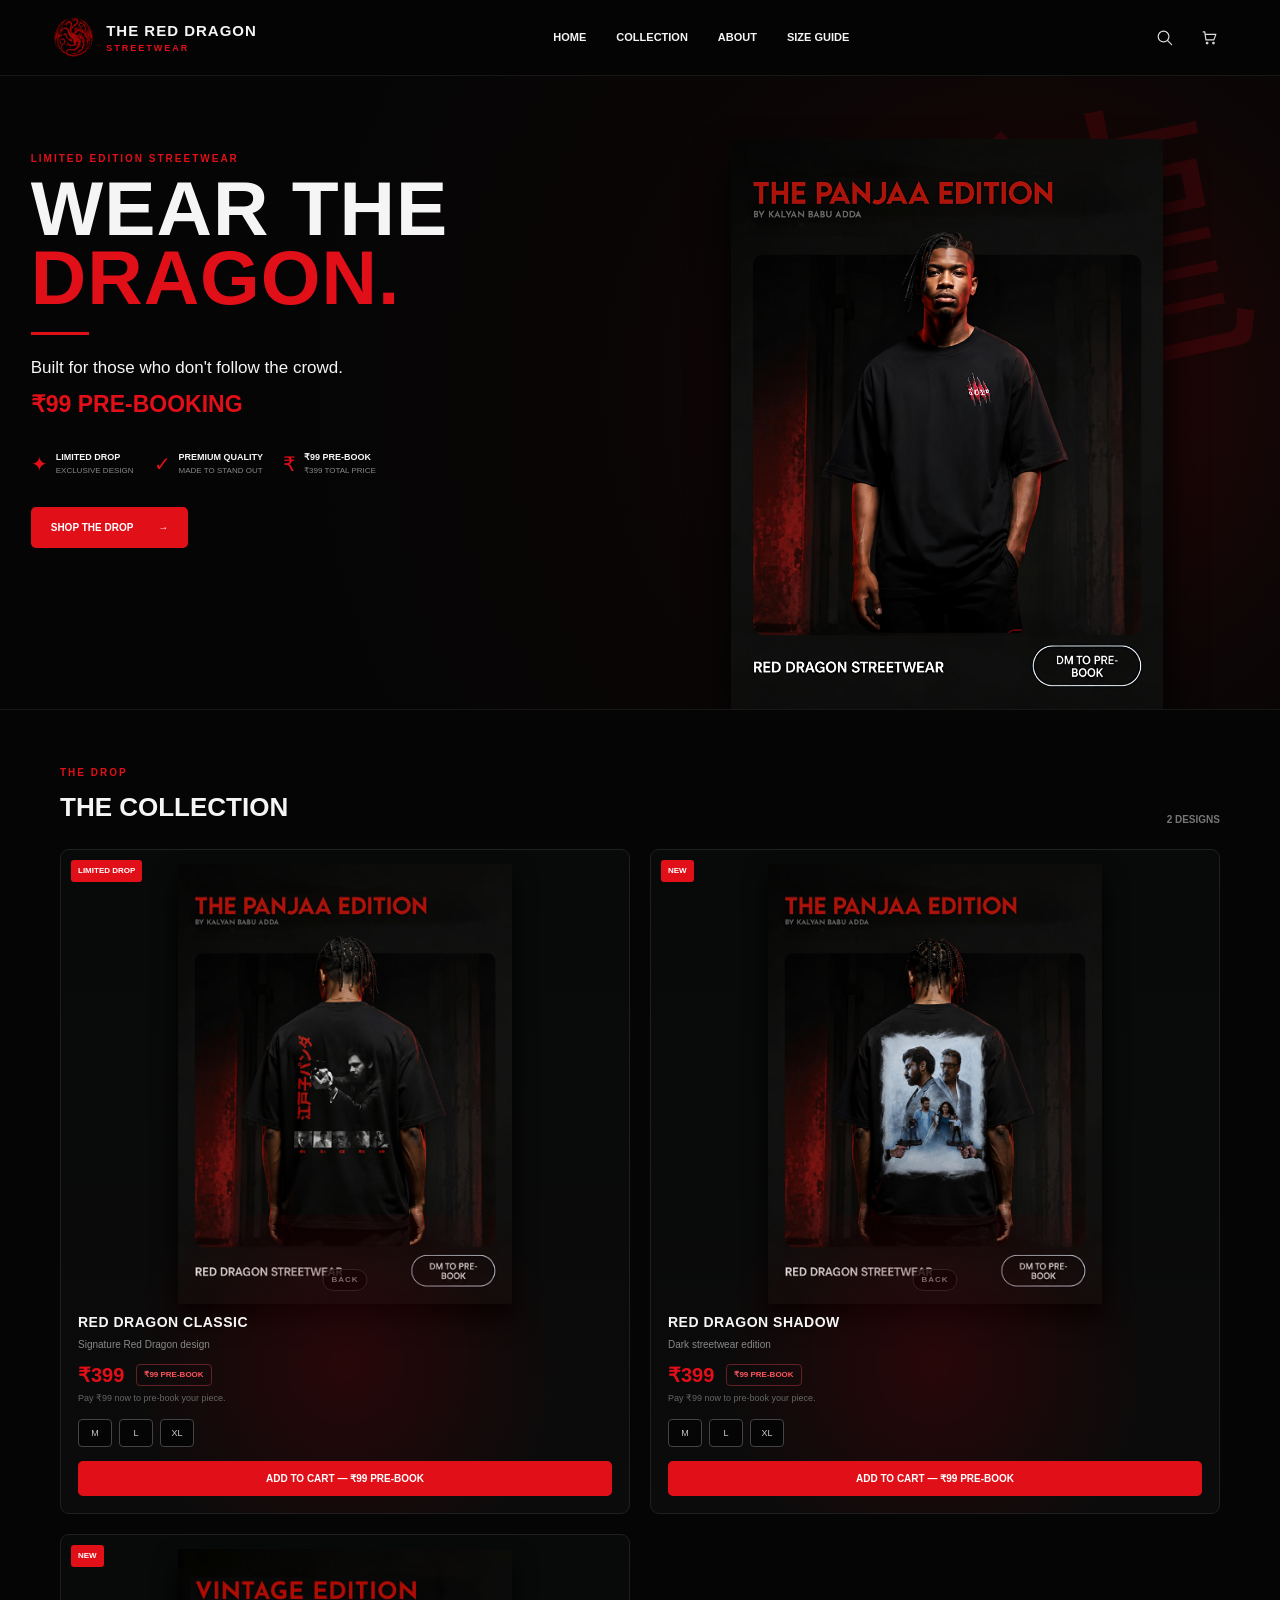
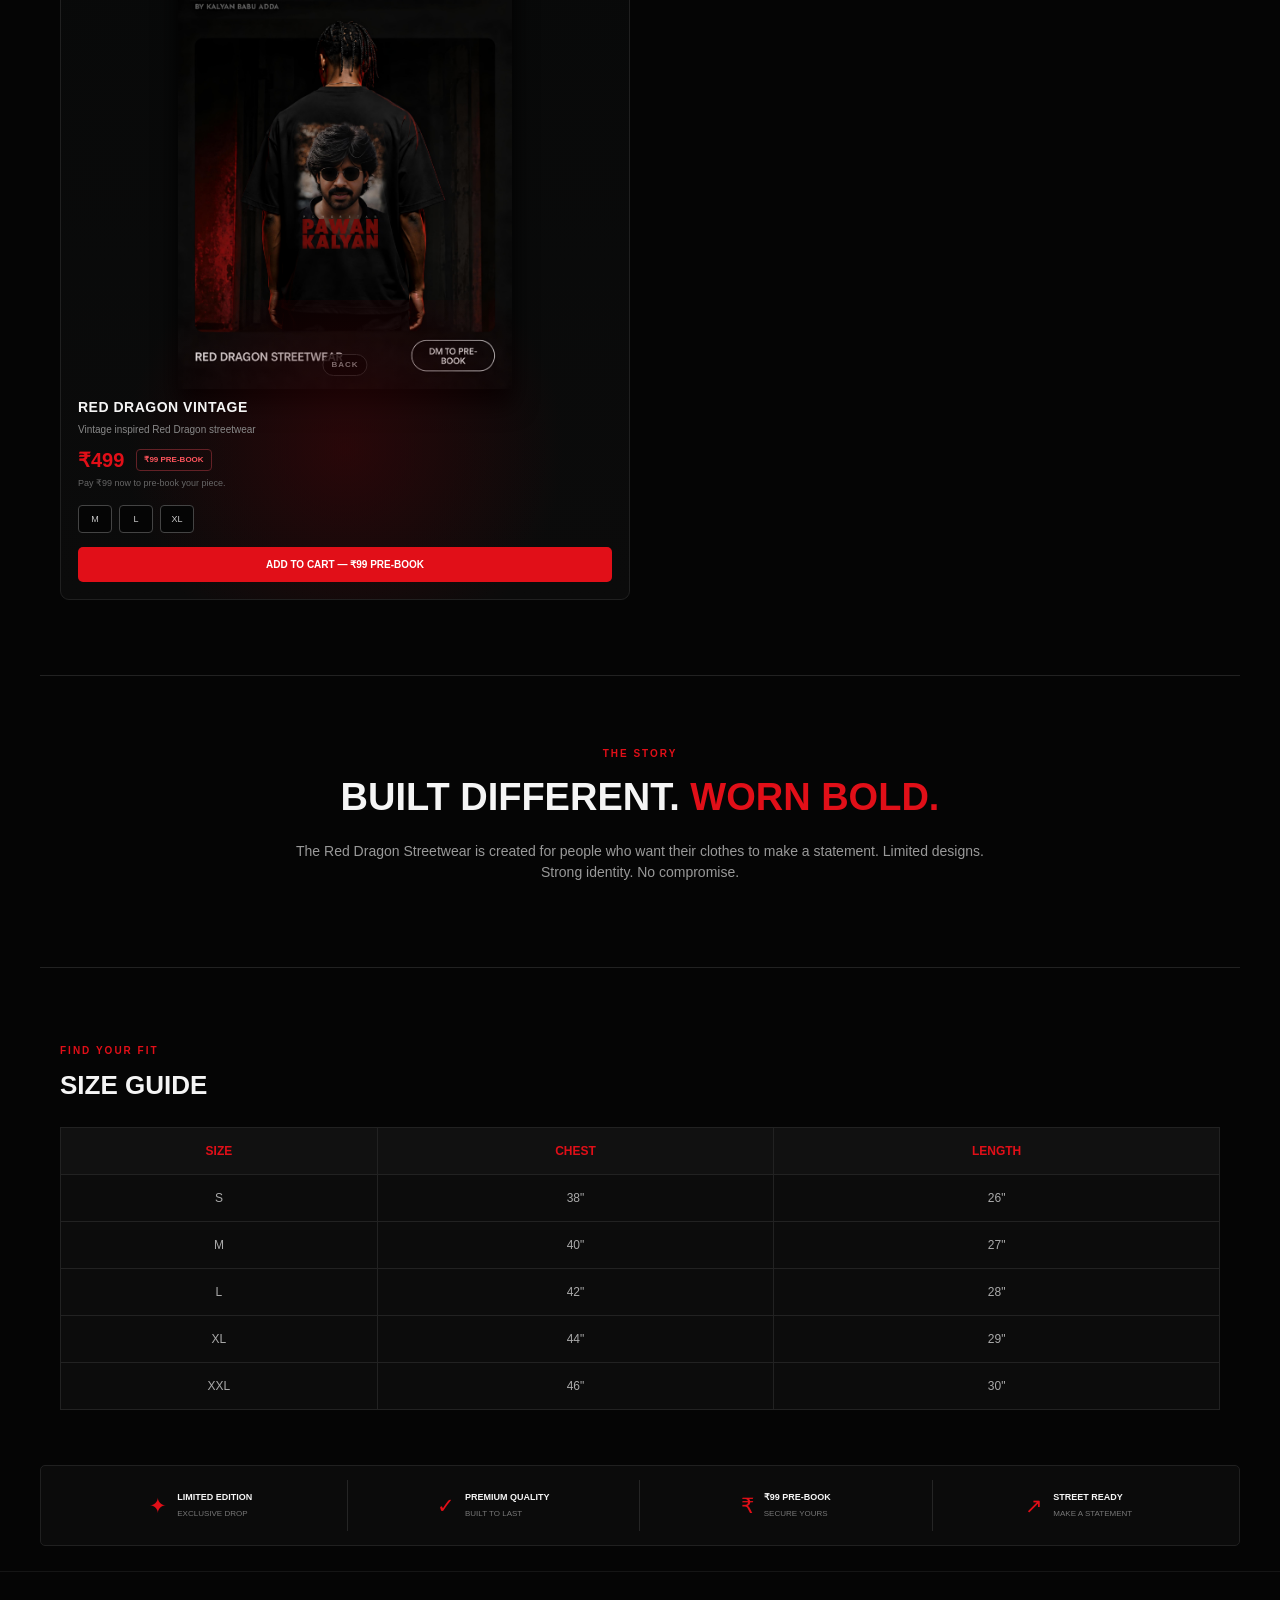
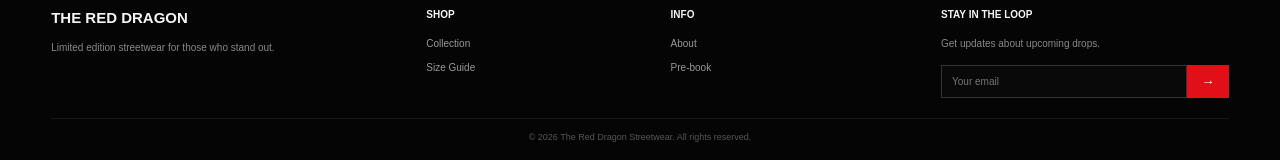
==== commit 526e6658: "Update index.html" ====
--- a/index.html
+++ b/index.html
@@ -434,13 +434,6 @@
 
             <button
               type="button"
-              data-size="S"
-            >
-              S
-            </button>
-
-            <button
-              type="button"
               data-size="M"
             >
               M
@@ -460,13 +453,6 @@
               XL
             </button>
 
-            <button
-              type="button"
-              data-size="XXL"
-            >
-              XXL
-            </button>
-
           </div>
 
 
@@ -480,7 +466,119 @@
         </div>
 
       </article>
-
+<!-- =====================================
+     PRODUCT 3 — VINTAGE
+====================================== -->
+
+<article
+  class="product-card"
+  data-product-id="vintage"
+  data-name="Red Dragon Vintage"
+  data-price="499"
+  data-prebook="99"
+>
+
+  <span class="new-badge">
+    NEW
+  </span>
+
+  <div class="product-gallery">
+
+    <button
+      class="gallery-arrow gallery-prev"
+      type="button"
+      aria-label="Previous image"
+    >
+      ‹
+    </button>
+
+    <img
+      class="product-image"
+      src="vintage-backview.jpg"
+      data-front="vintage-frontview.jpg"
+      data-back="vintage-backview.jpg"
+      data-default-view="back"
+      alt="Red Dragon Vintage back view"
+      loading="lazy"
+    >
+
+    <button
+      class="gallery-arrow gallery-next"
+      type="button"
+      aria-label="Next image"
+    >
+      ›
+    </button>
+
+    <div class="image-label">
+      BACK
+    </div>
+
+  </div>
+
+  <div class="product-details">
+
+    <h3>
+      RED DRAGON VINTAGE
+    </h3>
+
+    <p>
+      Vintage inspired Red Dragon streetwear
+    </p>
+
+    <div class="price-row">
+
+      <span class="price">
+        ₹499
+      </span>
+
+      <span class="prebook-price">
+        ₹99 PRE-BOOK
+      </span>
+
+    </div>
+
+    <p class="price-note">
+      Pay ₹99 now to pre-book your piece.
+    </p>
+
+    <div
+      class="sizes"
+      aria-label="Select size"
+    >
+      <button
+        type="button"
+        data-size="M"
+      >
+        M
+      </button>
+
+      <button
+        type="button"
+        data-size="L"
+      >
+        L
+      </button>
+
+      <button
+        type="button"
+        data-size="XL"
+      >
+        XL
+      </button>
+
+    </div>
+
+    <button
+      class="add-to-cart"
+      type="button"
+    >
+      ADD TO CART — ₹99 PRE-BOOK
+    </button>
+
+  </div>
+
+</article>
     </div>
 
   </section>
@@ -958,7 +1056,7 @@
 
     <form
       id="customerForm"
-      action="https://formspree.io/f/xpwzgqvl"
+      action="https://formspree.io/f/xkjwpylo"
       method="POST"
     >
 
@@ -1190,13 +1288,15 @@
 
     <div class="qr-placeholder">
 
-      <span>
-        ▦
-      </span>
-
-      <p>
-        Scan your UPI app QR code here
-      </p>
+  <img
+    src="payment-qr.png"
+    alt="UPI payment QR code"
+    class="payment-qr"
+  >
+
+  <p>
+    Scan this QR code to pay ₹99
+  </p>
 
     </div>
 
--- a/styles.css
+++ b/styles.css
@@ -821,19 +821,20 @@
   top: 0;
   right: -450px;
   width: min(430px, 94vw);
-  height: 100vh;
+  height: 100dvh;
+  display: flex;
+  flex-direction: column;
   padding: 22px;
-  overflow-y: auto;
+  overflow: hidden;
   background: #090909;
   border-left: 1px solid #333;
   transition: right 0.3s ease;
 }
 
-.cart-drawer.open {
-  right: 0;
-}
+.cart-drawer.open { right: 0; }
 
 .cart-header {
+  flex-shrink: 0;
   display: flex;
   align-items: center;
   justify-content: space-between;
@@ -841,10 +842,7 @@
   border-bottom: 1px solid #222;
 }
 
-.cart-header h3 {
-  margin: 0;
-  font-size: 15px;
-}
+.cart-header h3 { margin: 0; font-size: 15px; }
 
 .cart-header button {
   border: 0;
@@ -854,77 +852,58 @@
 }
 
 .cart-items {
-  min-height: 220px;
+  flex: 1 1 auto;
+  min-height: 0;
+  overflow-y: auto;
+  overflow-x: hidden;
   padding: 12px 0;
 }
 
-.cart-product {
-  padding: 14px 0;
-  border-bottom: 1px solid #222;
-}
-
-.cart-product-top {
-  display: flex;
-  justify-content: space-between;
-  gap: 10px;
-}
-
-.cart-product strong {
-  font-size: 12px;
-}
-
-.cart-product small {
-  display: block;
-  margin-top: 4px;
-  color: #777;
-  font-size: 10px;
-}
-
-.remove-item {
-  border: 0;
-  background: transparent;
-  color: #777;
-  font-size: 10px;
-}
-
-.remove-item:hover {
-  color: var(--red);
+.cart-product { padding: 14px 0; border-bottom: 1px solid #222; }
+.cart-product-top { display: flex; justify-content: space-between; gap: 10px; }
+.cart-product strong { font-size: 12px; }
+.cart-product small { display: block; margin-top: 4px; color: #777; font-size: 10px; }
+.remove-item { border: 0; background: transparent; color: #777; font-size: 10px; }
+.remove-item:hover { color: var(--red); }
+
+.cart-summary {
+  flex: 0 0 auto;
+  position: relative;
+  z-index: 10;
+  padding-top: 12px;
+  padding-bottom: max(10px, env(safe-area-inset-bottom));
+  background: #090909;
+  border-top: 1px solid #333;
 }
 
 .cart-total {
   display: flex;
   align-items: center;
   justify-content: space-between;
-  padding: 15px 0;
-  border-top: 1px solid #333;
-}
-
-.cart-total strong {
-  color: var(--red);
-  font-size: 20px;
-}
-
-.cart-summary-note {
-  margin: 0 0 14px;
-  color: #777;
-  font-size: 9px;
-  line-height: 1.6;
-}
+  padding: 12px 0;
+}
+
+.cart-total strong { color: var(--red); font-size: 20px; }
+.cart-summary-note { margin: 0 0 14px; color: #777; font-size: 9px; line-height: 1.6; }
 
 .checkout-button {
+  display: block;
   width: 100%;
-  padding: 13px;
+  min-height: 48px;
+  padding: 13px 16px;
   border: 0;
   border-radius: 5px;
   background: var(--red);
   color: white;
   font-size: 10px;
   font-weight: 900;
-}
-
-.checkout-button:hover {
-  background: var(--red-light);
-}
+  cursor: pointer;
+  visibility: visible;
+  opacity: 1;
+}
+
+.checkout-button:hover { background: var(--red-light); }
+.checkout-button:active { transform: scale(0.98); }
 
 /* =========================================
    SEARCH
@@ -1153,6 +1132,17 @@
   text-align: center;
 }
 
+.payment-qr {
+  width: 190px;
+  height: 190px;
+  object-fit: contain;
+  display: block;
+  margin: 0 auto 10px;
+  background: white;
+  padding: 8px;
+  border-radius: 6px;
+}
+
 .qr-placeholder span {
   font-size: 35px;
   color: #333;
@@ -1640,3 +1630,79 @@
   opacity: 0.7;
   line-height: 1.45;
 }
+/* FINAL CART CHECKOUT FIX */
+
+.cart-drawer {
+  overflow: hidden !important;
+}
+
+.cart-summary {
+  display: block !important;
+  flex: 0 0 auto !important;
+  position: relative !important;
+  z-index: 100 !important;
+  width: 100% !important;
+  visibility: visible !important;
+  opacity: 1 !important;
+}
+
+#checkoutButton {
+  display: flex !important;
+  width: 100% !important;
+  min-height: 52px !important;
+  margin: 16px 0 0 !important;
+  padding: 15px 20px !important;
+  align-items: center !important;
+  justify-content: center !important;
+  box-sizing: border-box !important;
+
+  background: var(--red) !important;
+  color: #fff !important;
+
+  border: 0 !important;
+  border-radius: 6px !important;
+
+  font-size: 11px !important;
+  font-weight: 900 !important;
+
+  visibility: visible !important;
+  opacity: 1 !important;
+  position: relative !important;
+  z-index: 99999 !important;
+  pointer-events: auto !important;
+}
+
+#checkoutButton:hover {
+  background: var(--red-light) !important;
+}
+
+#checkoutButton:active {
+  transform: scale(0.98);
+}
+
+/* Mobile checkout fix */
+@media (max-width: 600px) {
+
+  .cart-drawer {
+    width: 100vw !important;
+    max-width: 100vw !important;
+    padding: 18px !important;
+  }
+
+  .cart-items {
+    min-height: 0 !important;
+    overflow-y: auto !important;
+  }
+
+  .cart-summary {
+    flex-shrink: 0 !important;
+    padding-bottom: calc(
+      15px + env(safe-area-inset-bottom)
+    ) !important;
+  }
+
+  #checkoutButton {
+    min-height: 54px !important;
+    font-size: 12px !important;
+  }
+}
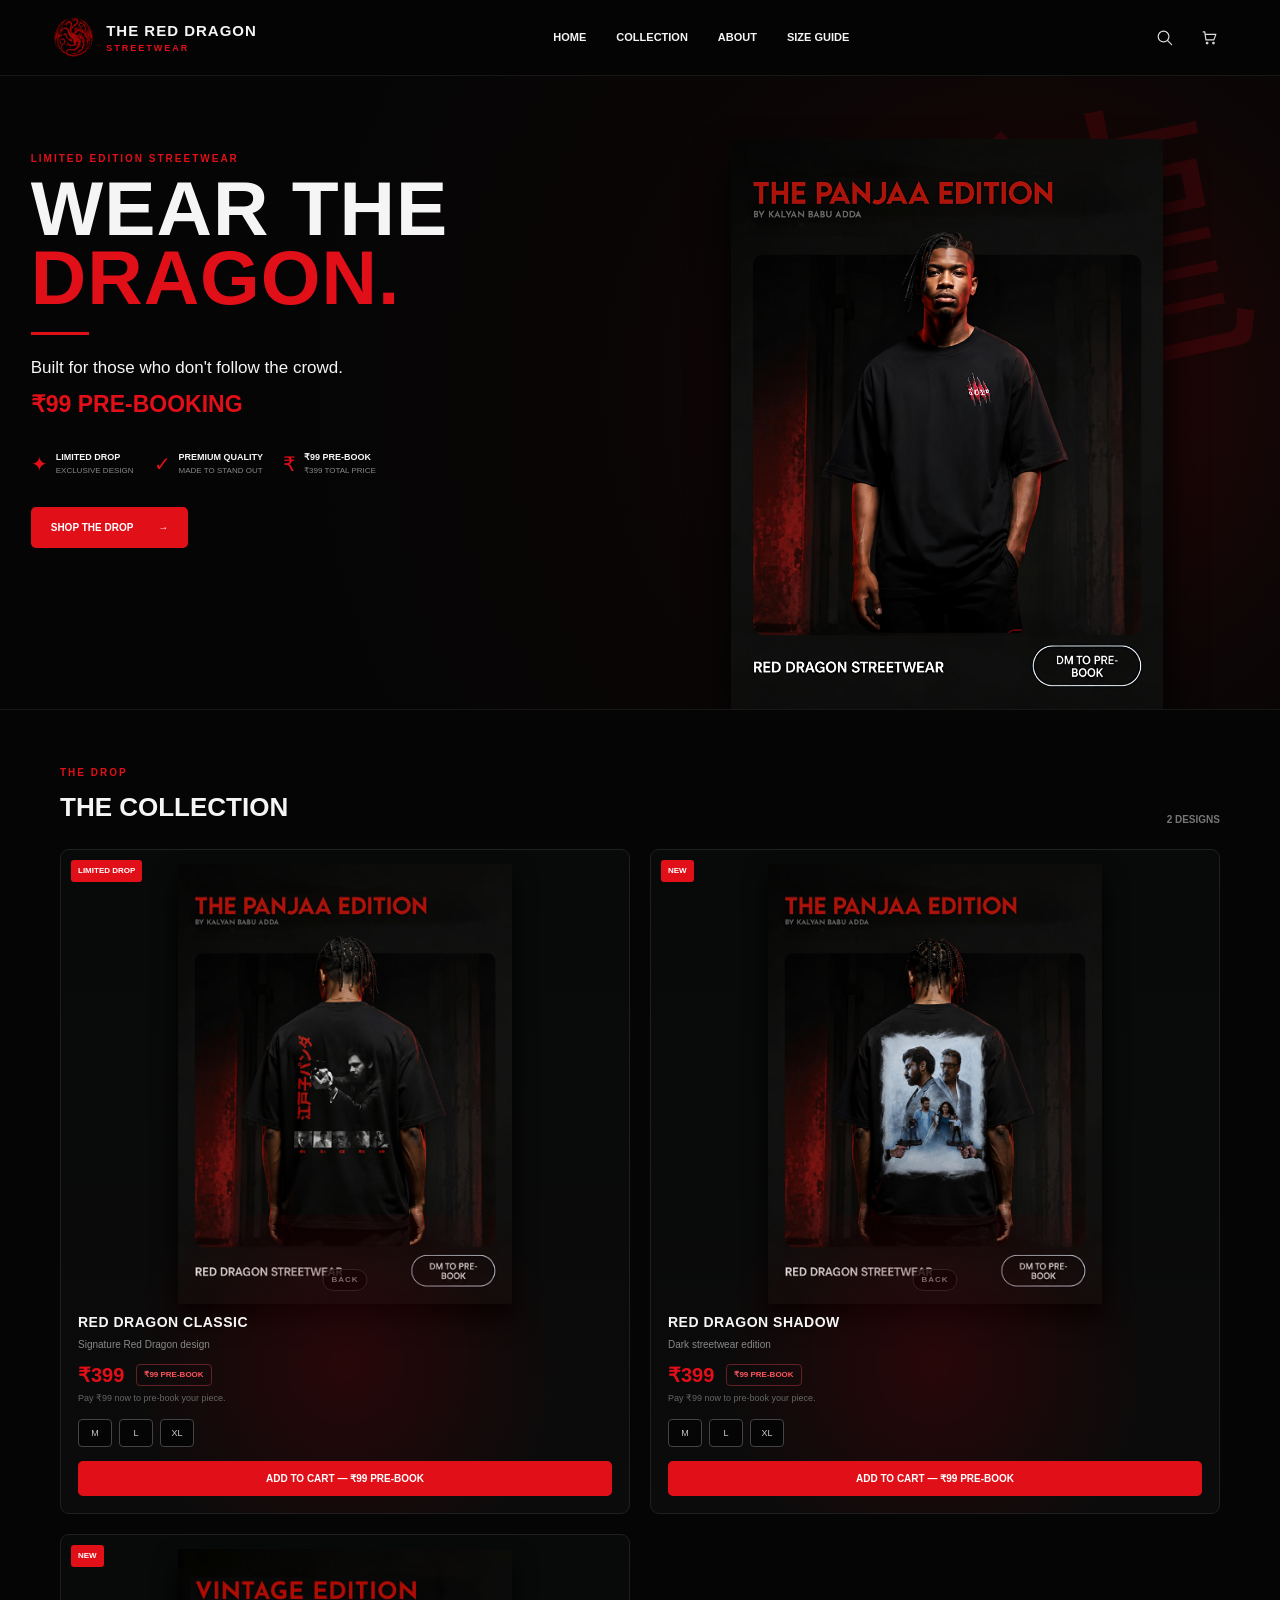
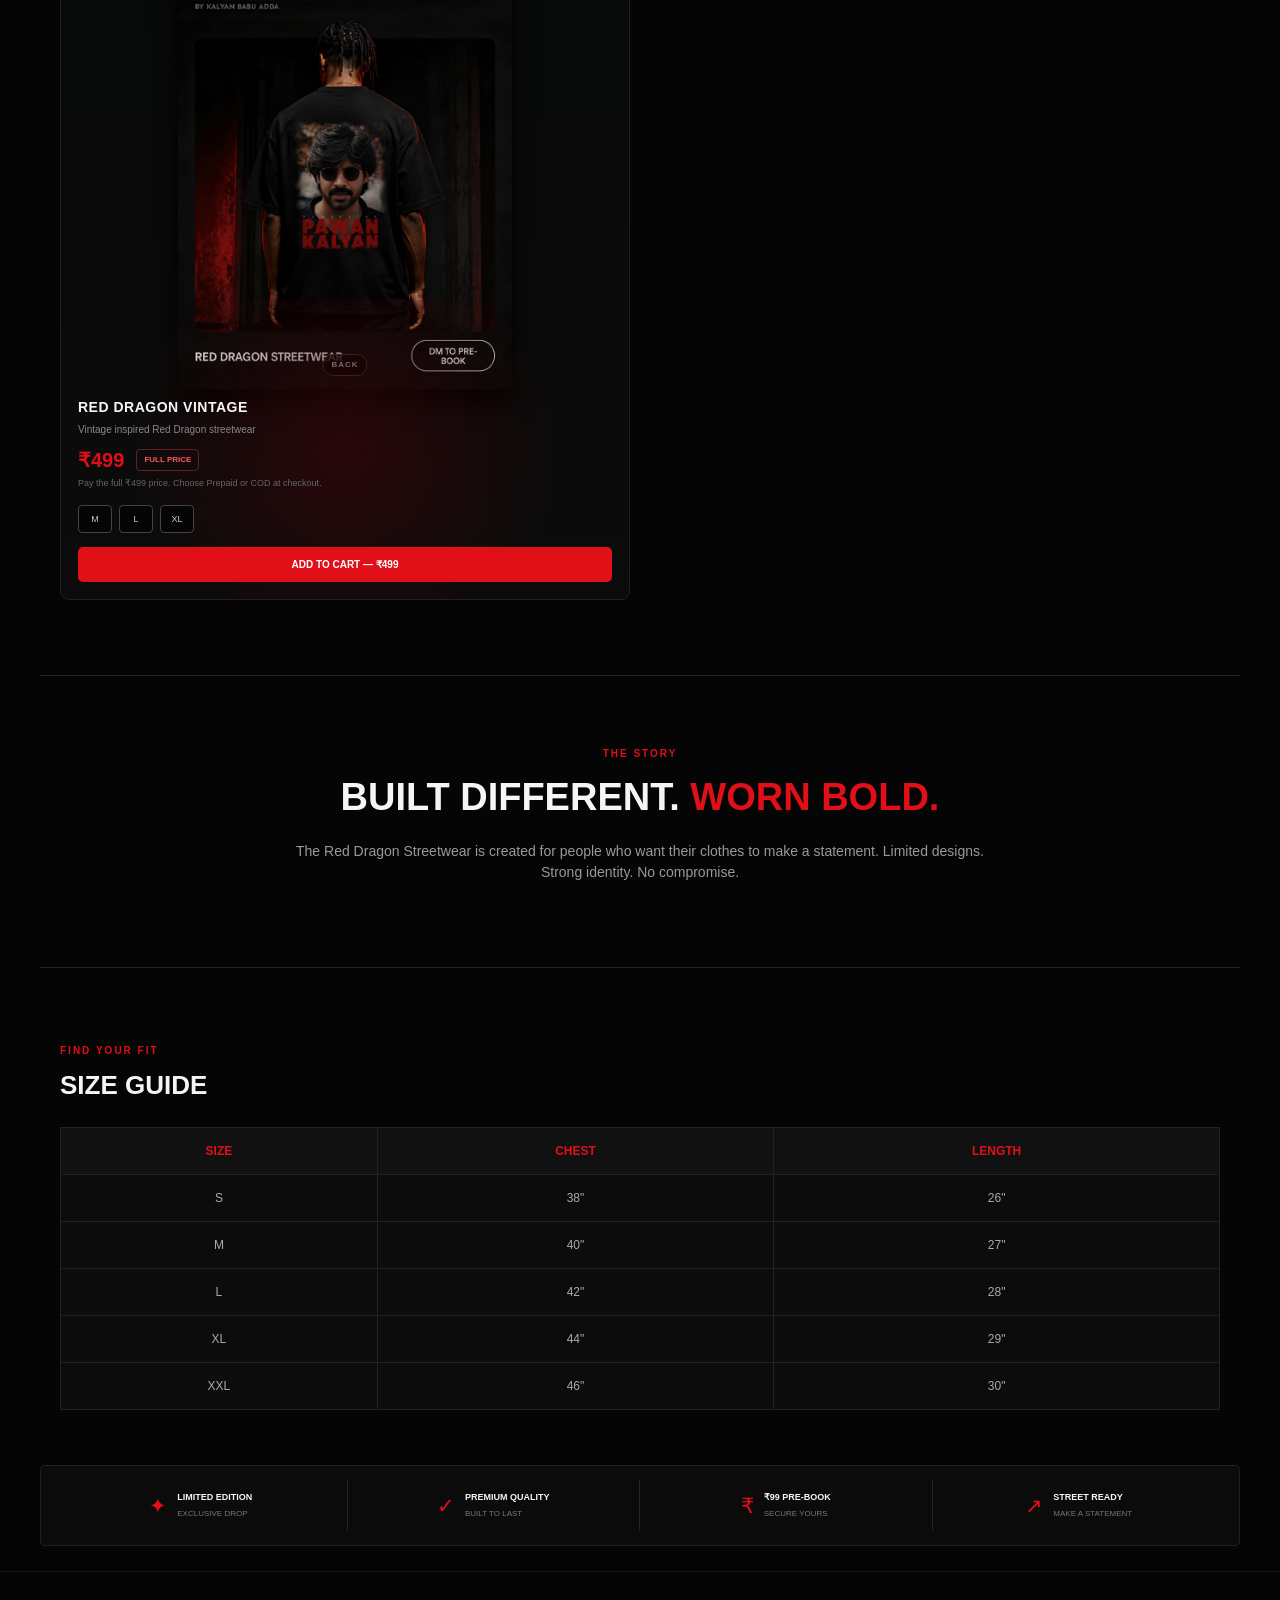
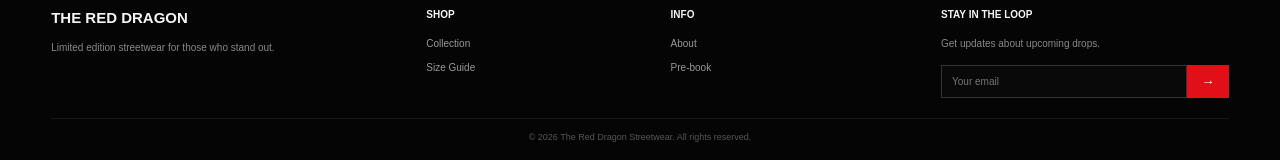
==== commit 89bc27ab: "Update index.html" ====
--- a/index.html
+++ b/index.html
@@ -475,7 +475,8 @@
   data-product-id="vintage"
   data-name="Red Dragon Vintage"
   data-price="499"
-  data-prebook="99"
+  data-prebook="499"
+  data-payment-type="full"
 >
 
   <span class="new-badge">
@@ -533,19 +534,20 @@
       </span>
 
       <span class="prebook-price">
-        ₹99 PRE-BOOK
+        FULL PRICE
       </span>
 
     </div>
 
     <p class="price-note">
-      Pay ₹99 now to pre-book your piece.
+      Pay the full ₹499 price. Choose Prepaid or COD at checkout.
     </p>
 
     <div
       class="sizes"
       aria-label="Select size"
     >
+
       <button
         type="button"
         data-size="M"
@@ -573,7 +575,7 @@
       class="add-to-cart"
       type="button"
     >
-      ADD TO CART — ₹99 PRE-BOOK
+      ADD TO CART — ₹499
     </button>
 
   </div>
